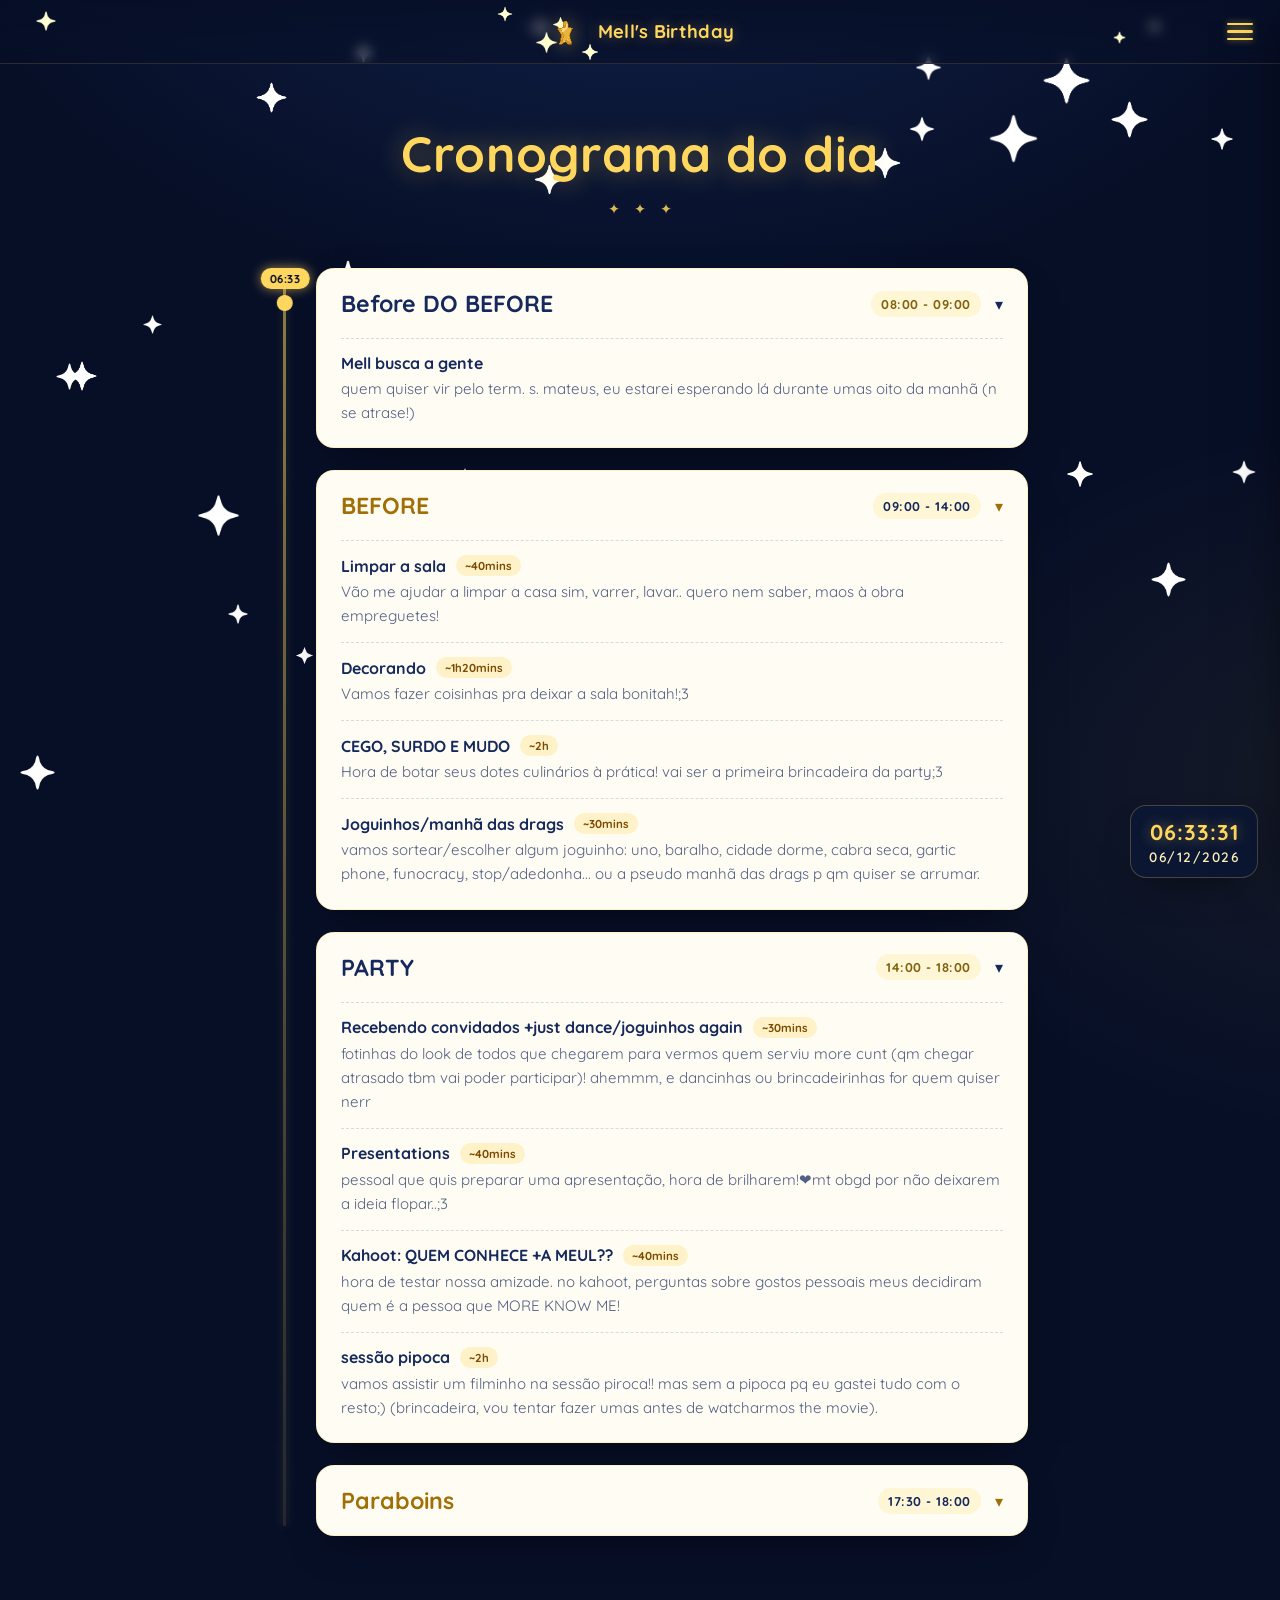
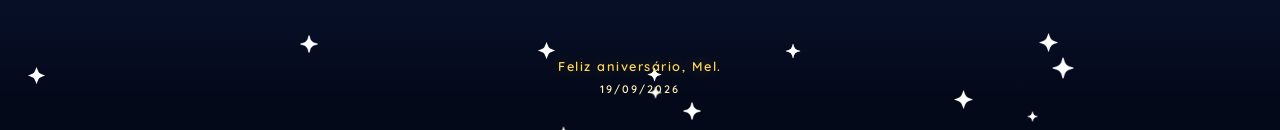
==== index.html @ c5080877 "Tema estrelado do aniversario da Mell" ====
<!DOCTYPE html>
<html lang="pt-BR">
<head>
  <meta charset="UTF-8">
  <meta name="viewport" content="width=device-width, initial-scale=1.0">
  <meta name="theme-color" content="#0a1737">
  <title>Mell's Birthday — 19/09/2026</title>
  <link rel="icon" type="image/gif" href="assets/pikura-star-20750_512.gif">
  <link rel="preconnect" href="https://fonts.googleapis.com">
  <link rel="preconnect" href="https://fonts.gstatic.com" crossorigin>
  <link href="https://fonts.googleapis.com/css2?family=Quicksand:wght@400;500;600;700&display=swap" rel="stylesheet">
  <link rel="stylesheet" href="css/base.css">
  <link rel="stylesheet" href="css/index.css">
</head>
<body>
  <main class="page" id="page">
    <header class="hero">
      <h1 class="hero-title">Cronograma do dia</h1>
      <div class="hero-deco" aria-hidden="true">
        <span>&#10022;</span><span>&#10022;</span><span>&#10022;</span>
      </div>
    </header>

    <section class="timeline" id="timeline" aria-label="Cronograma de eventos do dia">
      <div class="timeline-track" aria-hidden="true"></div>

      <div class="timeline-pointer" aria-hidden="true">
        <span class="pointer-chip" id="pointer-chip">--:--</span>
        <span class="pointer-ball"></span>
      </div>

      <div class="event-list">

        <article class="event-card" data-start="08:00" data-end="09:00">
          <button type="button" class="event-head" aria-expanded="true">
            <span class="event-title">Before DO BEFORE</span>
            <span class="event-time">08:00 - 09:00</span>
            <span class="event-chevron" aria-hidden="true"></span>
          </button>
          <div class="event-body">
            <ul class="event-items">
              <li class="event-item">
                <div class="item-head">
                  <span class="item-tag">Mell busca a gente</span>
                </div>
                <p class="item-desc">quem quiser vir pelo term. s. mateus, eu estarei esperando lá durante umas oito da manhã (n se atrase!)</p>
              </li>
            </ul>
          </div>
        </article>

        <article class="event-card" data-start="09:00" data-end="14:00">
          <button type="button" class="event-head" aria-expanded="true">
            <span class="event-title">BEFORE</span>
            <span class="event-time">09:00 - 14:00</span>
            <span class="event-chevron" aria-hidden="true"></span>
          </button>
          <div class="event-body">
            <ul class="event-items">
              <li class="event-item">
                <div class="item-head">
                  <span class="item-tag">Limpar a sala</span>
                  <span class="item-dur">~40mins</span>
                </div>
                <p class="item-desc">Vão me ajudar a limpar a casa sim, varrer, lavar.. quero nem saber, maos à obra empreguetes!</p>
              </li>
              <li class="event-item">
                <div class="item-head">
                  <span class="item-tag">Decorando</span>
                  <span class="item-dur">~1h20mins</span>
                </div>
                <p class="item-desc">Vamos fazer coisinhas pra deixar a sala bonitah!;3</p>
              </li>
              <li class="event-item">
                <div class="item-head">
                  <span class="item-tag">CEGO, SURDO E MUDO</span>
                  <span class="item-dur">~2h</span>
                </div>
                <p class="item-desc">Hora de botar seus dotes culinários à prática! vai ser a primeira brincadeira da party;3</p>
              </li>
              <li class="event-item">
                <div class="item-head">
                  <span class="item-tag">Joguinhos/manhã das drags</span>
                  <span class="item-dur">~30mins</span>
                </div>
                <p class="item-desc">vamos sortear/escolher algum joguinho: uno, baralho, cidade dorme, cabra seca, gartic phone, funocracy, stop/adedonha... ou a pseudo manhã das drags p qm quiser se arrumar.</p>
              </li>
            </ul>
          </div>
        </article>

        <article class="event-card" data-start="14:00" data-end="18:00">
          <button type="button" class="event-head" aria-expanded="true">
            <span class="event-title">PARTY</span>
            <span class="event-time">14:00 - 18:00</span>
            <span class="event-chevron" aria-hidden="true"></span>
          </button>
          <div class="event-body">
            <ul class="event-items">
              <li class="event-item">
                <div class="item-head">
                  <span class="item-tag">Recebendo convidados +just dance/joguinhos again</span>
                  <span class="item-dur">~30mins</span>
                </div>
                <p class="item-desc">fotinhas do look de todos que chegarem para vermos quem serviu more cunt (qm chegar atrasado tbm vai poder participar)! ahemmm, e dancinhas ou brincadeirinhas for quem quiser nerr</p>
              </li>
              <li class="event-item">
                <div class="item-head">
                  <span class="item-tag">Presentations</span>
                  <span class="item-dur">~40mins</span>
                </div>
                <p class="item-desc">pessoal que quis preparar uma apresentação, hora de brilharem!❤️mt obgd por não deixarem a ideia flopar..;3</p>
              </li>
              <li class="event-item">
                <div class="item-head">
                  <span class="item-tag">Kahoot: QUEM CONHECE +A MEUL??</span>
                  <span class="item-dur">~40mins</span>
                </div>
                <p class="item-desc">hora de testar nossa amizade. no kahoot, perguntas sobre gostos pessoais meus decidiram quem é a pessoa que MORE KNOW ME!</p>
              </li>
              <li class="event-item">
                <div class="item-head">
                  <span class="item-tag">sessão pipoca</span>
                  <span class="item-dur">~2h</span>
                </div>
                <p class="item-desc">vamos assistir um filminho na sessão piroca!! mas sem a pipoca pq eu gastei tudo com o resto;) (brincadeira, vou tentar fazer umas antes de watcharmos the movie).</p>
              </li>
            </ul>
          </div>
        </article>

        <article class="event-card" data-start="17:30" data-end="18:00">
          <button type="button" class="event-head" aria-expanded="true">
            <span class="event-title">Paraboins</span>
            <span class="event-time">17:30 - 18:00</span>
            <span class="event-chevron" aria-hidden="true"></span>
          </button>
          <div class="event-body"></div>
        </article>

      </div>
    </section>
  </main>

  <script src="js/base.js"></script>
  <script src="js/index.js"></script>
</body>
</html>
---- css/base.css ----
*,
*::before,
*::after {
  box-sizing: border-box;
  margin: 0;
  padding: 0;
}

:root {
  --navy-950: #04091a;
  --navy-900: #070f27;
  --navy-800: #0a1737;
  --navy-700: #112252;
  --navy-600: #1c3570;
  --gold: #ffd75e;
  --gold-2: #ffc833;
  --gold-soft: #ffefb8;
  --cream: #fffdf3;
  --ink: #16295c;
  --radius: 18px;
  --shadow: 0 18px 40px -18px rgba(0, 0, 0, 0.55);
  --font: "Quicksand", system-ui, -apple-system, "Segoe UI", Roboto, sans-serif;
}

html {
  scroll-behavior: smooth;
}

body {
  font-family: var(--font);
  min-height: 100vh;
  overflow-x: hidden;
  color: var(--cream);
  background:
    radial-gradient(1200px 800px at 50% -10%, rgba(28, 53, 112, 0.55), transparent 60%),
    radial-gradient(900px 600px at 110% 45%, rgba(255, 200, 51, 0.07), transparent 60%),
    var(--navy-900);
}

body.menu-open {
  overflow: hidden;
}

img {
  max-width: 100%;
  display: block;
}

button {
  font: inherit;
  touch-action: manipulation;
  -webkit-tap-highlight-color: transparent;
}

/* ---------- Estrelas de fundo ---------- */
.stars-bg {
  position: fixed;
  inset: 0;
  z-index: 0;
  pointer-events: none;
  overflow: hidden;
}

.star {
  position: absolute;
  pointer-events: none;
  background: url("../assets/brilhar.png") center / contain no-repeat;
  filter: brightness(0) invert(1) brightness(1.25);
  animation: twinkle var(--dur, 3.2s) ease-in-out infinite alternate;
}

.star--nav {
  filter: brightness(0) invert(1) sepia(1) saturate(5) hue-rotate(-12deg) brightness(1.15);
}

.star--foot {
  filter: brightness(0) invert(1);
}

@keyframes twinkle {
  0%,
  100% {
    opacity: 0.2;
    transform: rotate(-6deg) scale(0.85);
  }
  50% {
    opacity: 1;
    transform: rotate(6deg) scale(1.1);
  }
}

/* ---------- Navbar ---------- */
.navbar {
  position: fixed;
  top: 0;
  left: 0;
  right: 0;
  z-index: 50;
  height: 64px;
  display: flex;
  align-items: center;
  justify-content: center;
  overflow: hidden;
  background: linear-gradient(180deg, rgba(7, 15, 39, 0.92), rgba(7, 15, 39, 0.55));
  border-bottom: 1px solid rgba(255, 215, 94, 0.14);
  backdrop-filter: blur(6px);
  -webkit-backdrop-filter: blur(6px);
}

.nav-logo {
  display: flex;
  align-items: center;
  gap: 10px;
  text-decoration: none;
}

.nav-logo img {
  width: 42px;
  height: 42px;
  animation: bob 3.5s ease-in-out infinite;
  filter: drop-shadow(0 0 10px rgba(255, 215, 94, 0.55));
}

.nav-brand-text {
  font-size: 1.15rem;
  font-weight: 700;
  color: var(--gold);
  letter-spacing: 0.3px;
  white-space: nowrap;
  text-shadow: 0 0 14px rgba(255, 215, 94, 0.35);
}

@keyframes bob {
  0%,
  100% {
    transform: translateY(0);
  }
  50% {
    transform: translateY(-3px);
  }
}

/* estrelas cadentes */
.nav-shoot {
  position: absolute;
  top: var(--y, 40%);
  left: 105%;
  width: 96px;
  height: 2px;
  border-radius: 999px;
  opacity: 0;
  background: linear-gradient(270deg, rgba(255, 215, 94, 0) 0%, rgba(255, 215, 94, 0.85) 60%, #fff3c4 100%);
  box-shadow: 0 0 10px rgba(255, 215, 94, 0.8);
  animation: shoot var(--d, 5s) linear var(--delay, 0s) infinite;
}

@keyframes shoot {
  0% {
    transform: translateX(0) rotate(8deg);
    opacity: 0;
  }
  4% {
    opacity: 1;
  }
  30% {
    transform: translateX(-120px) rotate(8deg);
    opacity: 0;
  }
  100% {
    transform: translateX(-120px) rotate(8deg);
    opacity: 0;
  }
}

/* hamburguer */
.menu-toggle {
  position: absolute;
  right: 18px;
  top: 50%;
  transform: translateY(-50%);
  z-index: 60;
  width: 44px;
  height: 44px;
  border: 0;
  border-radius: 12px;
  background: none;
  cursor: pointer;
  display: flex;
  flex-direction: column;
  align-items: center;
  justify-content: center;
  gap: 5px;
}

.menu-toggle span {
  display: block;
  width: 26px;
  height: 2.5px;
  border-radius: 2px;
  background: var(--gold);
  box-shadow: 0 0 6px rgba(255, 215, 94, 0.6);
}

.menu-toggle:hover {
  background: rgba(255, 215, 94, 0.12);
}

/* ---------- Menu (convidados) ---------- */
.menu-backdrop {
  position: fixed;
  inset: 0;
  z-index: 70;
  background: rgba(4, 9, 26, 0.55);
  backdrop-filter: blur(4px);
  -webkit-backdrop-filter: blur(4px);
  opacity: 0;
  visibility: hidden;
  transition: opacity 0.4s ease, visibility 0.4s ease;
}

body.menu-open .menu-backdrop {
  opacity: 1;
  visibility: visible;
}

.menu-panel {
  position: fixed;
  top: 0;
  right: 0;
  bottom: 0;
  z-index: 80;
  width: min(420px, 100%);
  display: flex;
  flex-direction: column;
  overflow: hidden;
  background: linear-gradient(180deg, var(--navy-700), var(--navy-900));
  border-left: 1px solid rgba(255, 215, 94, 0.18);
  box-shadow: -24px 0 60px -20px rgba(0, 0, 0, 0.7);
  transform: translateX(105%);
  transition: transform 0.5s cubic-bezier(0.22, 1, 0.36, 1);
}

body.menu-open .menu-panel {
  transform: translateX(0);
}

.menu-head {
  display: flex;
  align-items: center;
  gap: 12px;
  padding: 18px 22px;
  border-bottom: 1px dashed rgba(255, 215, 94, 0.22);
}

.menu-brand {
  display: flex;
  flex: 1;
  min-width: 0;
  align-items: center;
  gap: 10px;
}

.menu-brand img {
  width: 40px;
  height: 40px;
  flex: none;
  filter: drop-shadow(0 0 8px rgba(255, 215, 94, 0.5));
}

.menu-brand h2 {
  font-size: 1.25rem;
  font-weight: 700;
  color: var(--gold);
  letter-spacing: 0.3px;
  white-space: nowrap;
}

.menu-clock {
  display: none;
  flex-direction: column;
  align-items: flex-end;
  gap: 2px;
  padding-left: 12px;
  border-left: 1px solid rgba(255, 215, 94, 0.25);
}

.menu-close {
  width: 38px;
  height: 38px;
  flex: none;
  border: 0;
  border-radius: 10px;
  background: none;
  color: var(--gold);
  font-size: 1.6rem;
  line-height: 1;
  cursor: pointer;
  display: grid;
  place-items: center;
  transition: background 0.2s ease, transform 0.3s ease;
}

.menu-close:hover {
  background: rgba(255, 215, 94, 0.15);
  transform: rotate(90deg);
}

.menu-body {
  flex: 1;
  overflow-y: auto;
  padding: 28px 22px 48px;
}

.menu-eyebrow {
  font-size: 0.72rem;
  font-weight: 600;
  letter-spacing: 2px;
  text-transform: uppercase;
  color: rgba(255, 240, 187, 0.6);
  margin-bottom: 6px;
}

.menu-title {
  display: flex;
  align-items: center;
  gap: 10px;
  font-size: 1.5rem;
  font-weight: 700;
  color: var(--gold);
  margin-bottom: 20px;
}

.menu-title::after {
  content: "";
  flex: 1;
  height: 1px;
  background: linear-gradient(90deg, rgba(255, 215, 94, 0.5), transparent);
}

.guest-list {
  list-style: none;
  display: flex;
  flex-direction: column;
  gap: 10px;
}

.guest {
  display: flex;
  align-items: center;
  gap: 14px;
  padding: 10px 14px;
  border-radius: 14px;
  background: rgba(255, 253, 243, 0.06);
  border: 1px solid rgba(255, 215, 94, 0.12);
  transition: background 0.25s ease, transform 0.25s ease, border-color 0.25s ease;
}

.guest:hover {
  background: rgba(255, 215, 94, 0.12);
  border-color: rgba(255, 215, 94, 0.4);
  transform: translateX(6px);
}

.guest-avatar {
  width: 46px;
  height: 46px;
  flex: none;
  border-radius: 50%;
  display: grid;
  place-items: center;
  font-size: 1.2rem;
  font-weight: 700;
  color: #fff;
  text-shadow: 0 1px 3px rgba(0, 0, 0, 0.35);
  box-shadow: 0 6px 16px -6px rgba(0, 0, 0, 0.5), 0 0 0 3px rgba(255, 255, 255, 0.14);
}

.guest-name {
  font-size: 1.05rem;
  font-weight: 600;
  color: var(--cream);
  letter-spacing: 0.3px;
}

/* ---------- Relógio (desktop: canto inferior direito) ---------- */
.clock-fixed {
  position: fixed;
  right: 22px;
  bottom: 22px;
  z-index: 40;
  display: none;
  flex-direction: column;
  align-items: flex-end;
  gap: 3px;
  padding: 12px 18px;
  border-radius: 16px;
  background: rgba(10, 23, 55, 0.75);
  border: 1px solid rgba(255, 215, 94, 0.25);
  backdrop-filter: blur(8px);
  -webkit-backdrop-filter: blur(8px);
  box-shadow: var(--shadow);
  color: var(--gold);
  font-variant-numeric: tabular-nums;
}

.clock-fixed .c-time {
  font-size: 1.35rem;
  font-weight: 700;
  letter-spacing: 1px;
  text-shadow: 0 0 14px rgba(255, 215, 94, 0.45);
}

.clock-fixed .c-date,
.menu-clock .c-date {
  font-size: 0.85rem;
  font-weight: 600;
  color: var(--gold-soft);
  letter-spacing: 1.5px;
}

/* ---------- Conteúdo / página ---------- */
.page {
  position: relative;
  z-index: 1;
  max-width: 820px;
  min-height: calc(100vh - 64px);
  margin: 0 auto;
  padding: 104px 22px 20px;
}

/* ---------- Footer ---------- */
.site-footer {
  position: relative;
  z-index: 2;
  overflow: hidden;
  margin-top: 60px;
  background: linear-gradient(180deg, rgba(4, 9, 26, 0) 0%, rgba(6, 12, 30, 0.8) 34%, var(--navy-950) 72%);
  opacity: 0;
  transform: translateY(24px);
  transition: opacity 0.9s ease, transform 0.9s ease;
}

.site-footer.is-in {
  opacity: 1;
  transform: none;
}

.foot-inner {
  position: relative;
  z-index: 1;
  padding: 42px 24px 34px;
  text-align: center;
}

.foot-wish {
  font-size: 0.8rem;
  font-weight: 600;
  color: var(--gold);
  letter-spacing: 1.5px;
  text-shadow: 0 0 14px rgba(255, 215, 94, 0.3);
}

.foot-date {
  margin-top: 8px;
  font-size: 0.68rem;
  font-weight: 600;
  color: var(--gold-soft);
  letter-spacing: 2px;
}

/* ---------- Responsivo / estados ---------- */
@media (min-width: 769px) {
  .clock-fixed {
    display: flex;
  }
}

@media (max-width: 768px) {
  .menu-clock {
    display: flex;
  }

  .menu-panel {
    width: 100%;
    border-left: none;
    border-top: 1px solid rgba(255, 215, 94, 0.18);
  }

  .menu-brand h2 {
    font-size: 1.1rem;
  }
}

@media (max-width: 420px) {
  .nav-brand-text {
    font-size: 1rem;
  }

  .menu-head {
    padding: 14px 16px;
  }

  .menu-body {
    padding: 22px 16px 40px;
  }
}

@media (prefers-reduced-motion: reduce) {
  *,
  *::before,
  *::after {
    animation-duration: 0.001s !important;
    animation-iteration-count: 1 !important;
    transition-duration: 0.001s !important;
  }
}
---- css/index.css ----
/* ---------- Hero ---------- */
.hero {
  text-align: center;
  margin: 18px 0 50px;
}

.hero-title {
  font-size: clamp(2rem, 6vw, 3.1rem);
  font-weight: 700;
  color: var(--gold);
  letter-spacing: 0.5px;
  text-shadow: 0 0 26px rgba(255, 215, 94, 0.4);
}

.hero-deco {
  display: flex;
  justify-content: center;
  gap: 14px;
  margin-top: 16px;
  color: var(--gold);
  font-size: 0.9rem;
  opacity: 0.85;
}

.hero-deco span {
  animation: sparkle 2.4s ease-in-out infinite;
}

.hero-deco span:nth-child(2) {
  animation-delay: 0.5s;
}

.hero-deco span:nth-child(3) {
  animation-delay: 1s;
}

@keyframes sparkle {
  0%,
  100% {
    opacity: 0.35;
    transform: scale(0.9);
  }
  50% {
    opacity: 1;
    transform: scale(1.25);
  }
}

/* ---------- Timeline ---------- */
.timeline {
  position: relative;
  padding-left: 64px;
}

.timeline-track {
  position: absolute;
  left: 31px;
  top: 10px;
  bottom: 10px;
  width: 3px;
  border-radius: 3px;
  background: linear-gradient(180deg, rgba(255, 215, 94, 0.55), rgba(255, 215, 94, 0.12));
  box-shadow: 0 0 10px rgba(255, 215, 94, 0.2);
}

.timeline-pointer {
  position: absolute;
  left: 32.5px;
  top: 0;
  z-index: 3;
  display: flex;
  flex-direction: column;
  align-items: center;
  transform: translate(-50%, 0);
  transition: transform 1s linear;
  will-change: transform;
  cursor: grab;
  touch-action: none;
  user-select: none;
  -webkit-user-select: none;
}

.timeline-pointer::before {
  content: "";
  position: absolute;
  left: -26px;
  right: 6px;
  top: -12px;
  bottom: -12px;
}

.timeline-pointer.is-dragging {
  transition: none;
  cursor: grabbing;
}

.pointer-chip {
  padding: 3px 9px;
  border-radius: 999px;
  background: var(--gold);
  color: var(--navy-900);
  font-size: 0.72rem;
  font-weight: 700;
  letter-spacing: 0.5px;
  white-space: nowrap;
  box-shadow: 0 0 12px rgba(255, 215, 94, 0.6);
}

.pointer-ball {
  width: 16px;
  height: 16px;
  margin-top: 6px;
  border-radius: 50%;
  background: var(--gold);
  animation: pulse 1.6s ease-in-out infinite;
}

@keyframes pulse {
  0%,
  100% {
    box-shadow: 0 0 0 5px rgba(255, 215, 94, 0.18), 0 0 18px rgba(255, 215, 94, 0.9);
  }
  50% {
    box-shadow: 0 0 0 9px rgba(255, 215, 94, 0.06), 0 0 26px rgba(255, 215, 94, 1);
  }
}

/* ---------- Cards de evento ---------- */
.event-list {
  display: flex;
  flex-direction: column;
  gap: 22px;
}

.event-card {
  position: relative;
  overflow: hidden;
  border-radius: var(--radius);
  background: var(--cream);
  border: 1px solid rgba(255, 215, 94, 0.3);
  box-shadow: var(--shadow);
  opacity: 0;
  transform: translateY(26px);
  transition: transform 0.3s ease, box-shadow 0.3s ease, opacity 0.5s ease;
  --t1: var(--ink);
  --t2: #80620f;
  --item: var(--ink);
}

.event-card:nth-of-type(even) {
  --t1: #a06f05;
  --t2: var(--ink);
}

.event-card.is-in {
  opacity: 1;
  transform: none;
}

@media (hover: hover) {
  .event-card:hover {
    transform: translateY(-3px);
    box-shadow: 0 24px 48px -20px rgba(0, 0, 0, 0.65);
  }
}

.event-card.is-active {
  background: var(--navy-800) url("../assets/starfall-gif-46.gif") center / cover no-repeat;
  border-color: var(--gold);
}

.event-card.is-active::before {
  content: "";
  position: absolute;
  inset: 0;
  z-index: 0;
  background: rgba(5, 11, 28, 0.45);
}

.event-card.is-active {
  --t1: #fff;
  --t2: #fff;
  --item: #fff;
}

.event-head {
  position: relative;
  z-index: 2;
  width: 100%;
  display: flex;
  align-items: center;
  gap: 14px;
  padding: 20px 24px;
  border: 0;
  background: transparent;
  cursor: pointer;
  text-align: left;
  color: inherit;
}

.event-title {
  flex: 1;
  font-size: clamp(1.15rem, 3.5vw, 1.45rem);
  font-weight: 700;
  color: var(--t1);
}

.event-time {
  flex: none;
  padding: 5px 10px;
  border-radius: 999px;
  font-size: 0.8rem;
  font-weight: 700;
  letter-spacing: 0.5px;
  color: var(--t2);
  background: rgba(255, 214, 94, 0.2);
}

.event-chevron::after {
  content: "\25be";
  display: block;
  font-size: 1rem;
  color: var(--t1);
  transition: transform 0.3s ease;
}

.event-card.is-collapsed .event-chevron::after {
  transform: rotate(180deg);
}

.event-body {
  position: relative;
  z-index: 1;
  max-height: 1500px;
  overflow: hidden;
  transition: max-height 0.5s ease;
}

.event-card.is-collapsed .event-body {
  max-height: 0;
}

.event-items {
  list-style: none;
  display: flex;
  flex-direction: column;
  gap: 14px;
  padding: 0 24px 22px;
}

.event-item {
  padding-top: 14px;
  border-top: 1px dashed rgba(21, 40, 94, 0.16);
}

.item-head {
  display: flex;
  align-items: center;
  flex-wrap: wrap;
  gap: 10px;
  margin-bottom: 4px;
}

.item-tag {
  font-size: 1rem;
  font-weight: 700;
  color: var(--item);
}

.item-dur {
  padding: 3px 9px;
  border-radius: 999px;
  font-size: 0.72rem;
  font-weight: 700;
  color: #7c4a00;
  background: rgba(255, 200, 51, 0.22);
}

.item-desc {
  font-size: 0.94rem;
  line-height: 1.6;
  color: rgba(21, 40, 94, 0.74);
}

/* estado ativo (gif de starfall) */
.event-card.is-active .event-time {
  color: var(--gold);
  background: rgba(5, 11, 28, 0.5);
}

.event-card.is-active .event-item {
  border-top-color: rgba(255, 215, 94, 0.3);
}

.event-card.is-active .item-desc {
  color: rgba(255, 253, 243, 0.9);
  text-shadow: 0 1px 2px rgba(0, 0, 0, 0.5);
}

.event-card.is-active .item-dur {
  color: var(--gold);
  background: rgba(5, 11, 28, 0.55);
}

.event-card.is-active:hover {
  transform: none;
}

/* ---------- Responsivo ---------- */
@media (max-width: 640px) {
  .page {
    padding: 88px 14px 14px;
  }

  .hero {
    margin-bottom: 36px;
  }

  .timeline {
    padding-left: 46px;
  }

  .timeline-track {
    left: 23px;
  }

  .timeline-pointer {
    left: 24.5px;
  }

  .pointer-chip {
    font-size: 0.66rem;
    padding: 2px 7px;
  }

  .event-head {
    padding: 16px 16px;
  }

  .event-items {
    padding: 0 16px 18px;
  }

  .event-time {
    font-size: 0.7rem;
    padding: 4px 8px;
  }
}
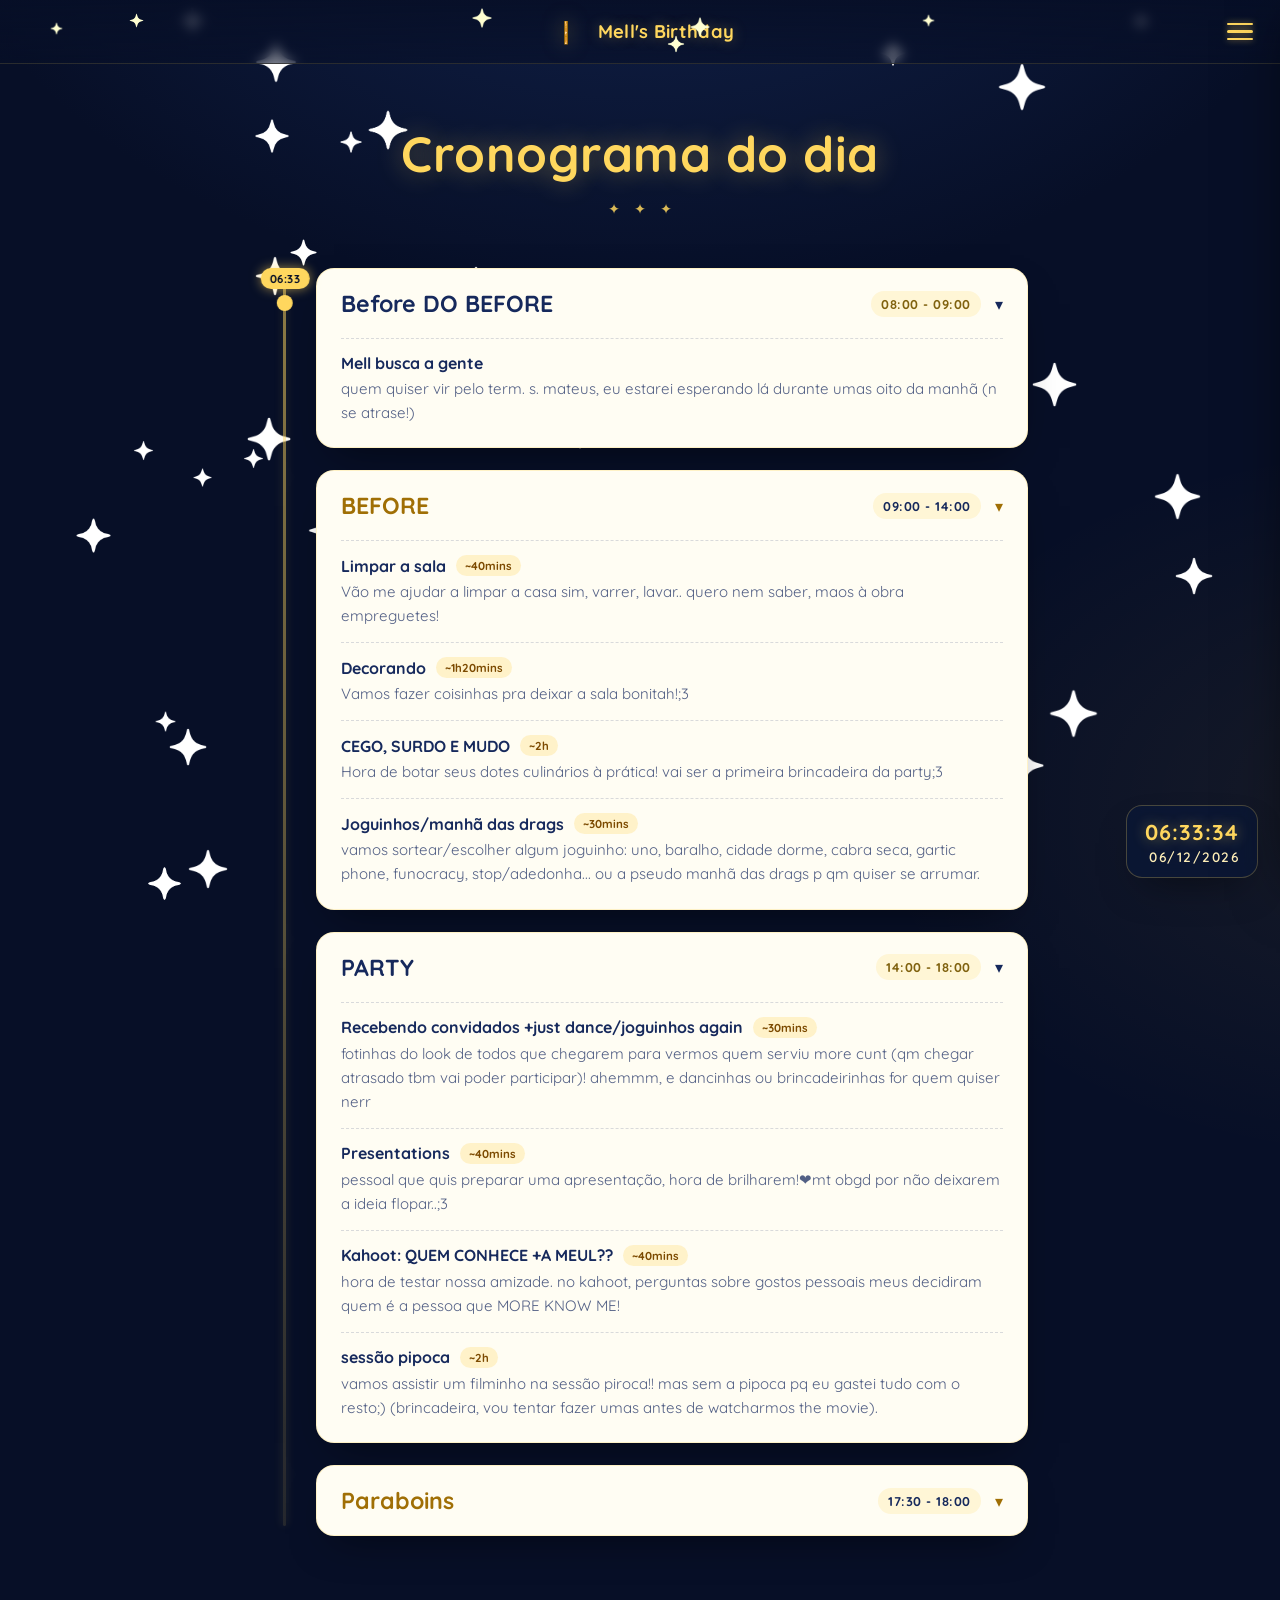
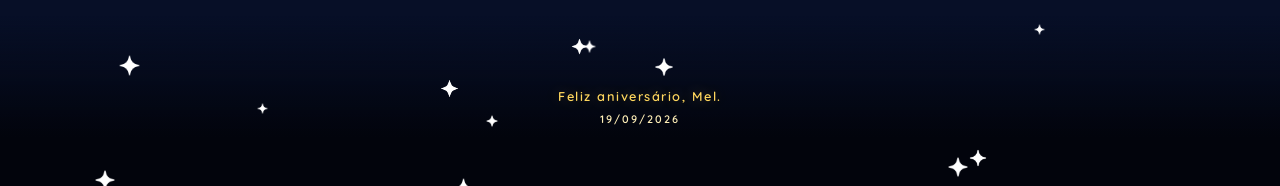
==== commit 0cc3926a: "Torna o site instalável (PWA): manifest + service worker + ícone" ====
--- a/index.html
+++ b/index.html
@@ -5,7 +5,9 @@
   <meta name="viewport" content="width=device-width, initial-scale=1.0">
   <meta name="theme-color" content="#0a1737">
   <title>Mell's Birthday — 19/09/2026</title>
+  <link rel="manifest" href="manifest.webmanifest">
   <link rel="icon" type="image/gif" href="assets/pikura-star-20750_512.gif">
+  <link rel="apple-touch-icon" href="assets/branding.png">
   <link rel="preconnect" href="https://fonts.googleapis.com">
   <link rel="preconnect" href="https://fonts.gstatic.com" crossorigin>
   <link href="https://fonts.googleapis.com/css2?family=Quicksand:wght@400;500;600;700&display=swap" rel="stylesheet">
--- a/css/base.css
+++ b/css/base.css
@@ -434,7 +434,7 @@
   z-index: 2;
   overflow: hidden;
   margin-top: 60px;
-  background: linear-gradient(180deg, rgba(4, 9, 26, 0) 0%, rgba(6, 12, 30, 0.8) 34%, var(--navy-950) 72%);
+  background: linear-gradient(180deg, rgba(4, 9, 26, 0) 0%, rgba(5, 10, 26, 0.85) 34%, #02040c 72%);
   opacity: 0;
   transform: translateY(24px);
   transition: opacity 0.9s ease, transform 0.9s ease;
@@ -448,7 +448,7 @@
 .foot-inner {
   position: relative;
   z-index: 1;
-  padding: 42px 24px 34px;
+  padding: 72px 24px 60px;
   text-align: center;
 }
 
